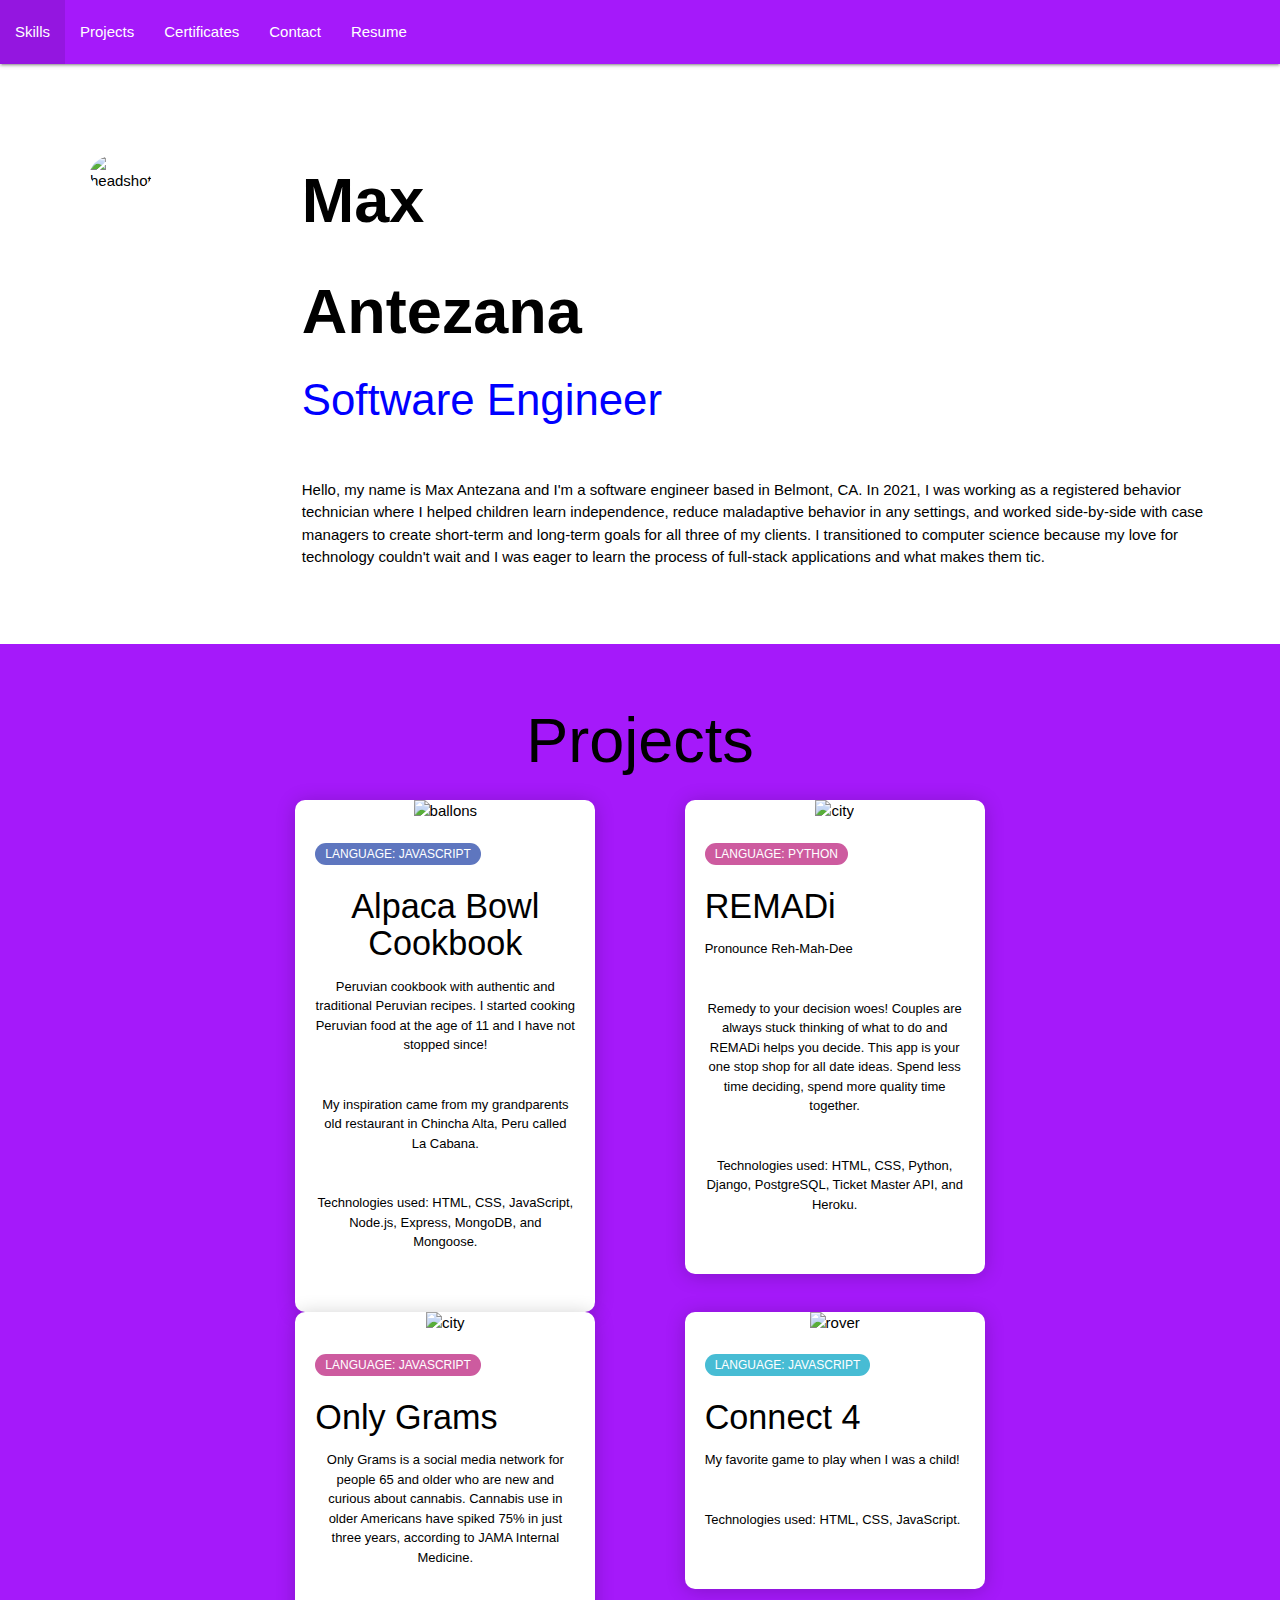
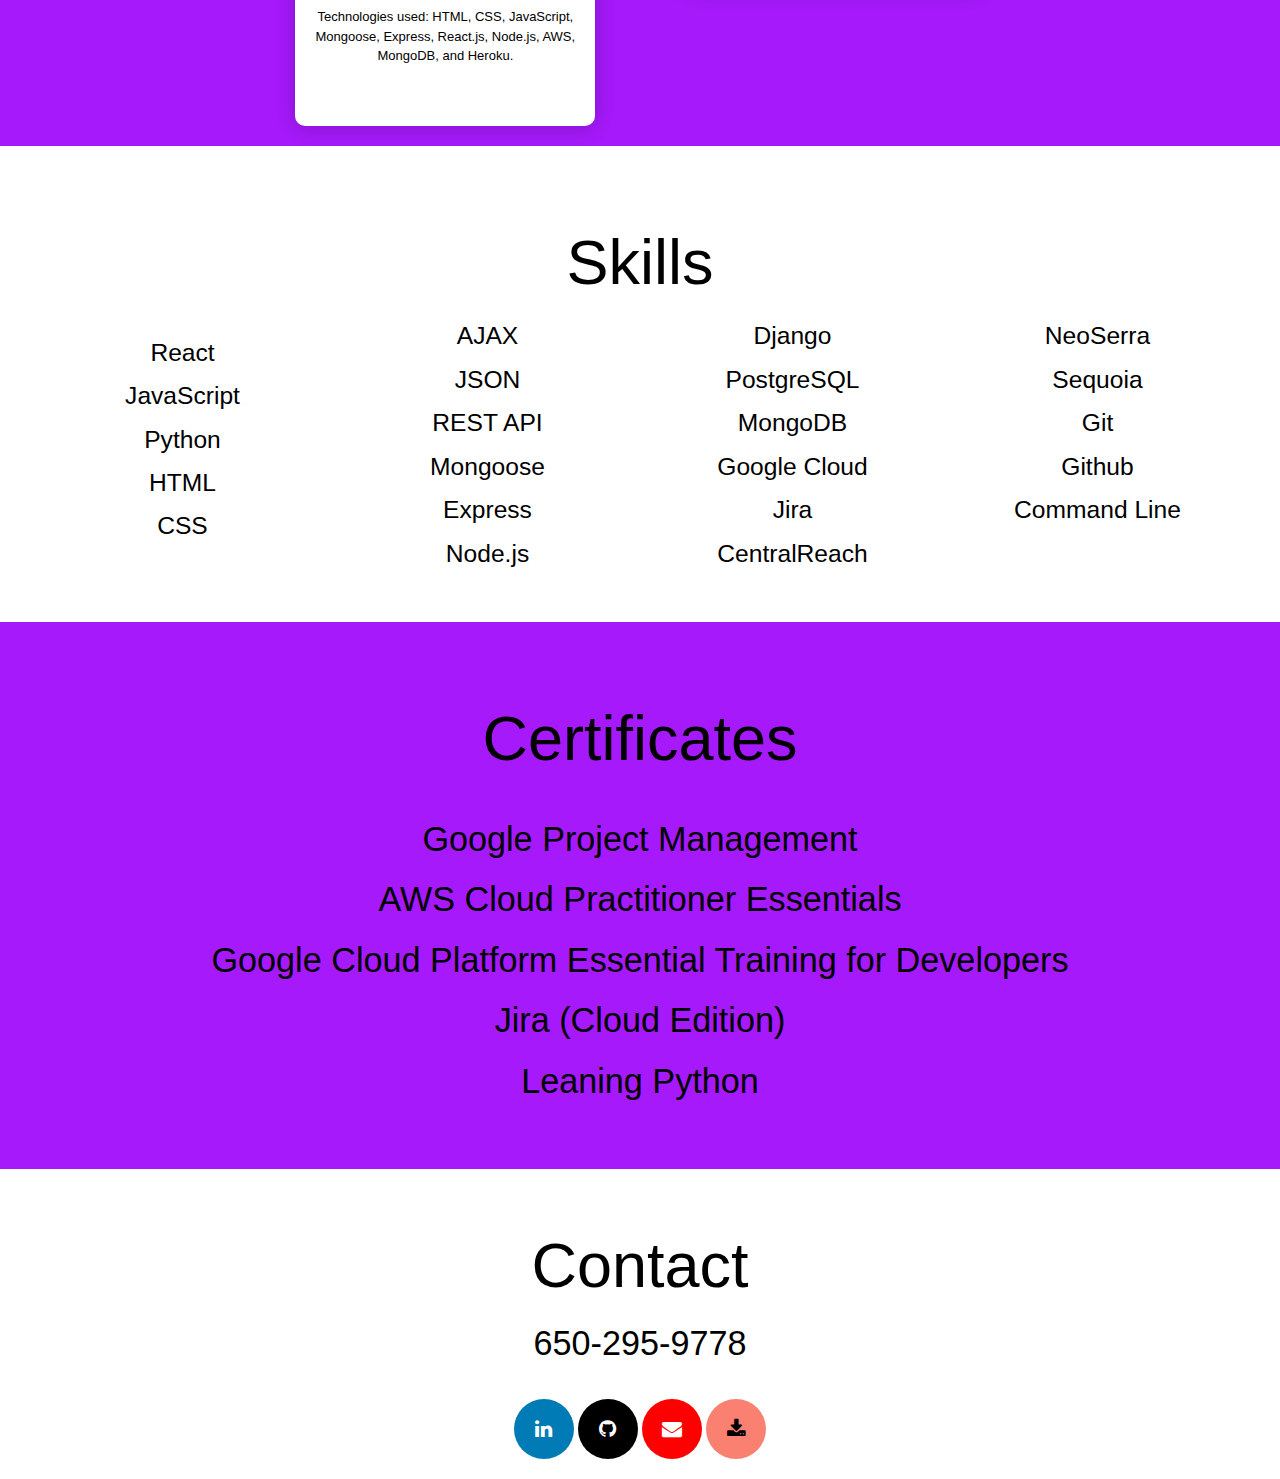
==== index.html @ 0ffc3526 "file name change" ====
<!DOCTYPE html>
<html lang="en">
<head>
  <meta charset="UTF-8">
  <meta http-equiv="X-UA-Compatible" content="IE=edge">
  <meta name="viewport" content="width=device-width, initial-scale=1.0">
  <link rel="stylesheet" href="style.css">
  <link rel="stylesheet" href="https://cdnjs.cloudflare.com/ajax/libs/materialize/1.0.0/css/materialize.min.css">
  <link rel="stylesheet" href="https://cdnjs.cloudflare.com/ajax/libs/font-awesome/4.7.0/css/font-awesome.min.css">
  <link href="https://fonts.googleapis.com/icon?family=Material+Icons" rel="stylesheet">
  <title>Max Antezana - Portfolio</title>
</head>
<body>
  <header>
    <nav>
      <ul id='nav-bar'>
        <li><a href="#skills">Skills</a></li>
        <li><a href="#projects">Projects</a></li>
        <li><a href="#certificates">Certificates</a></li>
        <li><a href="#contact">Contact</a></li>
        <li><a href="Max Antezana Resume.pdf" download='newfilename'>Resume</a></li>
      </ul>
    </nav>
  </header>
  <main>
    <!-- <div class="title">
      <div class="title-row">
        <div class="title-column" id='column1'>
          <div id='textbox1'>
            <h1 class='name'>Maximo</h1>
            <h1 class='name'>Antezana</h1>
            <h3 id='position'>Software Engineer</h3>
            <br>
            <p>Hello, my name is Maximo Antezana and I'm a software engineer based in Belmont, CA. In 2021, I was working as a registered behavior technician where I helped children learn independence, reduce maladaptive behavior in any settings, and worked side-by-side with case managers to create short-term and long-term goals for all three of my clients. I transitioned to computer science because my love for technology couldn't wait and I was eager to learn the process of full-stack applications and what makes them tic.</p>
          </div>
        </div>
        <div class="title-column">
          <img id='headshot'src="https://i.imgur.com/4koFWIq.jpg?1" alt="headshot">
        </div>
      </div>
    </div> -->

    <div id='intro'>
      <div id='elevator-speech'>
        <h1 class='name'>Max</h1>
        <h1 class='name'>Antezana</h1>
        <h3 id='position'>Software Engineer</h3>
        <br>
        <p>Hello, my name is Max Antezana and I'm a software engineer based in Belmont, CA. In 2021, I was working as a registered behavior technician where I helped children learn independence, reduce maladaptive behavior in any settings, and worked side-by-side with case managers to create short-term and long-term goals for all three of my clients. I transitioned to computer science because my love for technology couldn't wait and I was eager to learn the process of full-stack applications and what makes them tic.</p>
      </div>
      <div>
        <img id='headshot'src="https://i.imgur.com/4koFWIq.jpg?1" alt="headshot">
      </div>
    </div>

    <section id='projects'>
      <div class="projects">
        <h1>Projects</h1>
        <div class="container">
          <a href="https://github.com/mantezana1998/Alpaca-Bowl-Cookbook"><div class="card-projects">
            <div class="card-header">
              <img src="https://i.imgur.com/Y8gU1kB.png" alt="ballons" />
            </div>
            <div class="card-body">
              <span class="tag tag-purple">Language: JavaScript</span>
              <h4>Alpaca Bowl Cookbook</h4>
              <p>Peruvian cookbook with authentic and traditional Peruvian recipes. I started cooking Peruvian food at the age of 11 and I have not stopped since!</p>
              <p>My inspiration came from my grandparents old restaurant in Chincha Alta, Peru called La Cabana.</p>
              <p>Technologies used: HTML, CSS, JavaScript, Node.js, Express, MongoDB, and Mongoose.</p>
            </div>
          </div></a>
          <a href="https://github.com/mantezana1998/remadi"><div class="card-projects">
            <div class="card-header">
              <img src="https://i.imgur.com/KpXtw95.png" alt="city" />
            </div>
            <div class="card-body">
              <span class="tag tag-pink">Language: Python</span>
              <h4>REMADi</h4>
              <p>Pronounce Reh-Mah-Dee</p>
              <p>Remedy to your decision woes! Couples are always stuck thinking of what to do and REMADi helps you decide. This app is your one stop shop for all date ideas. Spend less time deciding, spend more quality time together.</p>
              <p>Technologies used: HTML, CSS, Python, Django, PostgreSQL, Ticket Master API, and Heroku.</p>
            </div>
          </div></a>
          <a href="https://github.com/mantezana1998/OnlyGrams"><div class="card-projects">
            <div class="card-header">
              <img src="https://i.imgur.com/0J8cTjy.png" alt="city" />
            </div>
            <div class="card-body">
              <span class="tag tag-pink">Language: JavaScript</span>
              <h4>Only Grams</h4>
              <p>Only Grams is a social media network for people 65 and older who are new and curious about cannabis. Cannabis use in older Americans have spiked 75% in just three years, according to JAMA Internal Medicine.</p>
              <p>Technologies used: HTML, CSS, JavaScript, Mongoose, Express, React.js, Node.js, AWS, MongoDB, and Heroku.</p>
            </div>
          </div></a>
          <a href="https://github.com/mantezana1998/Connect-4"><div class="card-projects">
            <div class="card-header">
              <img src="https://i.imgur.com/NSUCDcP.png" alt="rover" />
            </div>
            <div class="card-body">
              <span class="tag tag-teal">Language: JavaScript</span>
              <h4>Connect 4</h4>
              <p>My favorite game to play when I was a child!</p>
              <p>Technologies used: HTML, CSS, JavaScript.</p>
            </div>
          </div></a>
        </div>
      </div> 

    <section id='skills'>
    <div class="skills">
      <h1>Skills</h1>
      <ul class='skills-list'>
        <li><h5>React</h5></li>
        <li><h5>JavaScript</h5></li>
        <li><h5>Python</h5></li>
        <li><h5>HTML</h5></li>
        <li><h5>CSS</h5></li>
        <li><h5>AJAX</h5></li>
        <li><h5>JSON</h5></li>
        <li><h5>REST API</h5></li>
        <li><h5>Mongoose</h5></li>
        <li><h5>Express</h5></li>
        <li><h5>Node.js</h5></li>
        <li><h5>Django</h5></li>
        <li><h5>PostgreSQL</h5></li>
        <li><h5>MongoDB</h5></li>
        <li><h5>Google Cloud</h5></li>
        <li><h5>Jira</h5></li>
        <li><h5>CentralReach</h5></li>
        <li><h5>NeoSerra</h5></li>
        <li><h5>Sequoia</h5></li>
        <li><h5>Git</h5></li>
        <li><h5>Github</h5></li>
        <li><h5>Command Line</h5></li>
      </ul>
    </div>

    <section id='certificates'>
      <div class="certificates">
        <h1>Certificates</h1>
        <ul class='cert-list'>
          <li><h4>Google Project Management</h4></li>
          <li><h4>AWS Cloud Practitioner Essentials</h4></li>
          <li><h4>Google Cloud Platform Essential Training for Developers</h4></li>
          <li><h4>Jira (Cloud Edition)</h4></li>
          <li><h4>Leaning Python</h4></li>
        </ul>
      </div>   

    <section id='contact'>
    <div class="contact">
      <h1>Contact</h1>
      <h4>650-295-9778</h4>
      <br>
      <a href="https://www.linkedin.com/in/antezana-max/" class="fa fa-linkedin"></a>
      <a href="https://github.com/mantezana1998" class="fa fa-github"></a>
      <a href="mailto:maximo00antezana@gmail.com" class="fa fa-envelope"></a>
      <a href="Max Antezana Resume.pdf" download='newfilename' class="fa fa-download"></a>
    </div>
  </main>
</body>
</html>
---- style.css ----
* {
  box-sizing: border-box;
  color: black;
}

#nav-bar {
  list-style-type: none;
  margin: 0;
  padding: 0;
  overflow: hidden;
  background-color: #A519FA;
  position: -webkit-sticky; 
  position: sticky;
  top: 0;
}

#headshot {
  max-width: 100%;
  margin: 60px;
  padding: 30px;
  border-radius: 50%;
}

#elevator-speech {
  margin: 30px;
  padding: 30px;
}

#intro {
  display: flex;
  flex-direction: row-reverse;
}

.name {
  font-weight: bold;
}

#textbox1 {
  padding: 20px;
  text-align: left;
}

#position {
  color: blue;
}

.button {
  display: block;
  border-radius: 12px;
  font-size: 20px;
  padding: 15px 32px;
  text-align: center;
  text-decoration: none;
}

.projects {
  background-color: #A519FA;
  border: 20px;
  padding: 20px;
  text-align: center;
}

.container {
  display: flex;
  width: 1040px;
  justify-content: space-evenly;
  flex-wrap: wrap;
}

.card-projects {
  background-color: #fff;
  border-radius: 10px;
  box-shadow: 0 2px 20px rgba(0, 0, 0, 0.2);
  overflow: hidden;
  width: 300px;
}

.card-header img {
  width: 100%;
  height: 200px;
  object-fit: cover;
}

.card-body {
  display: flex;
  flex-direction: column;
  justify-content: center;
  align-items: flex-start;
  padding: 20px;
  min-height: 250px;
}

.tag {
  background: #cccccc;
  border-radius: 50px;
  font-size: 12px;
  margin: 0;
  color: #fff;
  padding: 2px 10px;
  text-transform: uppercase;
  cursor: pointer;
}

.tag-teal {
  background-color: #47bcd4;
}

.tag-purple {
  background-color: #5e76bf;
}

.tag-pink {
  background-color: #cd5b9f;
}

.card-body p {
  font-size: 13px;
  margin: 0 0 40px;
}

.skills {
  border: 20px;
  padding: 40px;
  text-align: center;
}

.skills-list {
  -moz-column-count: 4;
  -moz-column-gap: 20px;
  -webkit-column-count: 4;
  -webkit-column-gap: 20px;
  column-count: 4;
  column-gap: 20px;
}

.cert-list {
  -moz-column-count: 4;
  -moz-column-gap: 20px;
  -webkit-column-count: 4;
  -webkit-column-gap: 20px;
  column-count: 1;
  column-gap: 20px;
}

.certificates {
  background-color: #A519FA;
  border: 20px;
  padding: 40px;
  text-align: center;
}

.contact {
  background-color: white;
  border: 20px;
  padding: 20px;
  text-align: center;
}

.fa {
  padding: 20px;
  font-size: 20px !important;
  width: 60px;
  text-align: center;
  text-decoration: none;
  border-radius: 50%;
}

.fa:hover {
  opacity: 0.7;
}

.fa-linkedin {
  background: #007bb5;
  color: white;
}

.fa-github {
  background: black;
  color: white;
}

.fa-envelope {
  background: red;
  color: white;
}

.fa-download {
  background: salmon;
  color: black;
}

@media screen and (max-width: 1800px) {
}
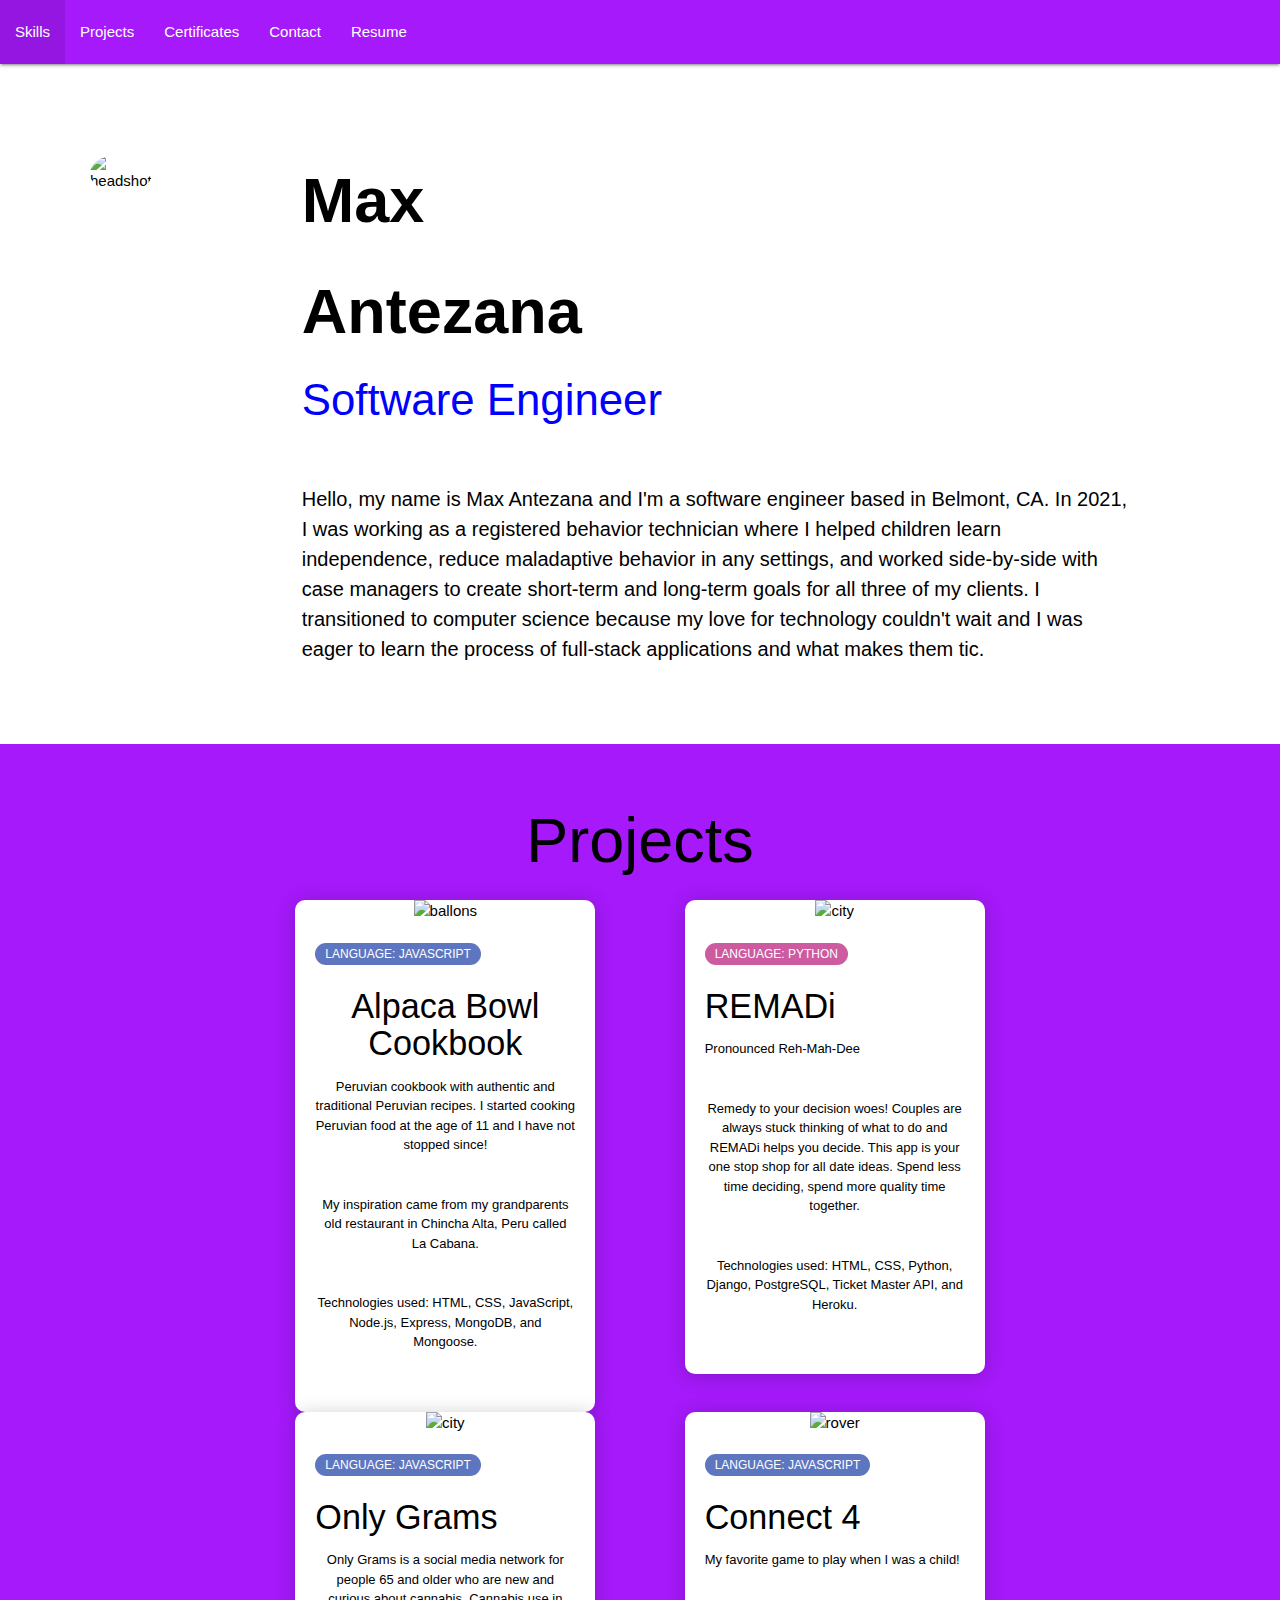
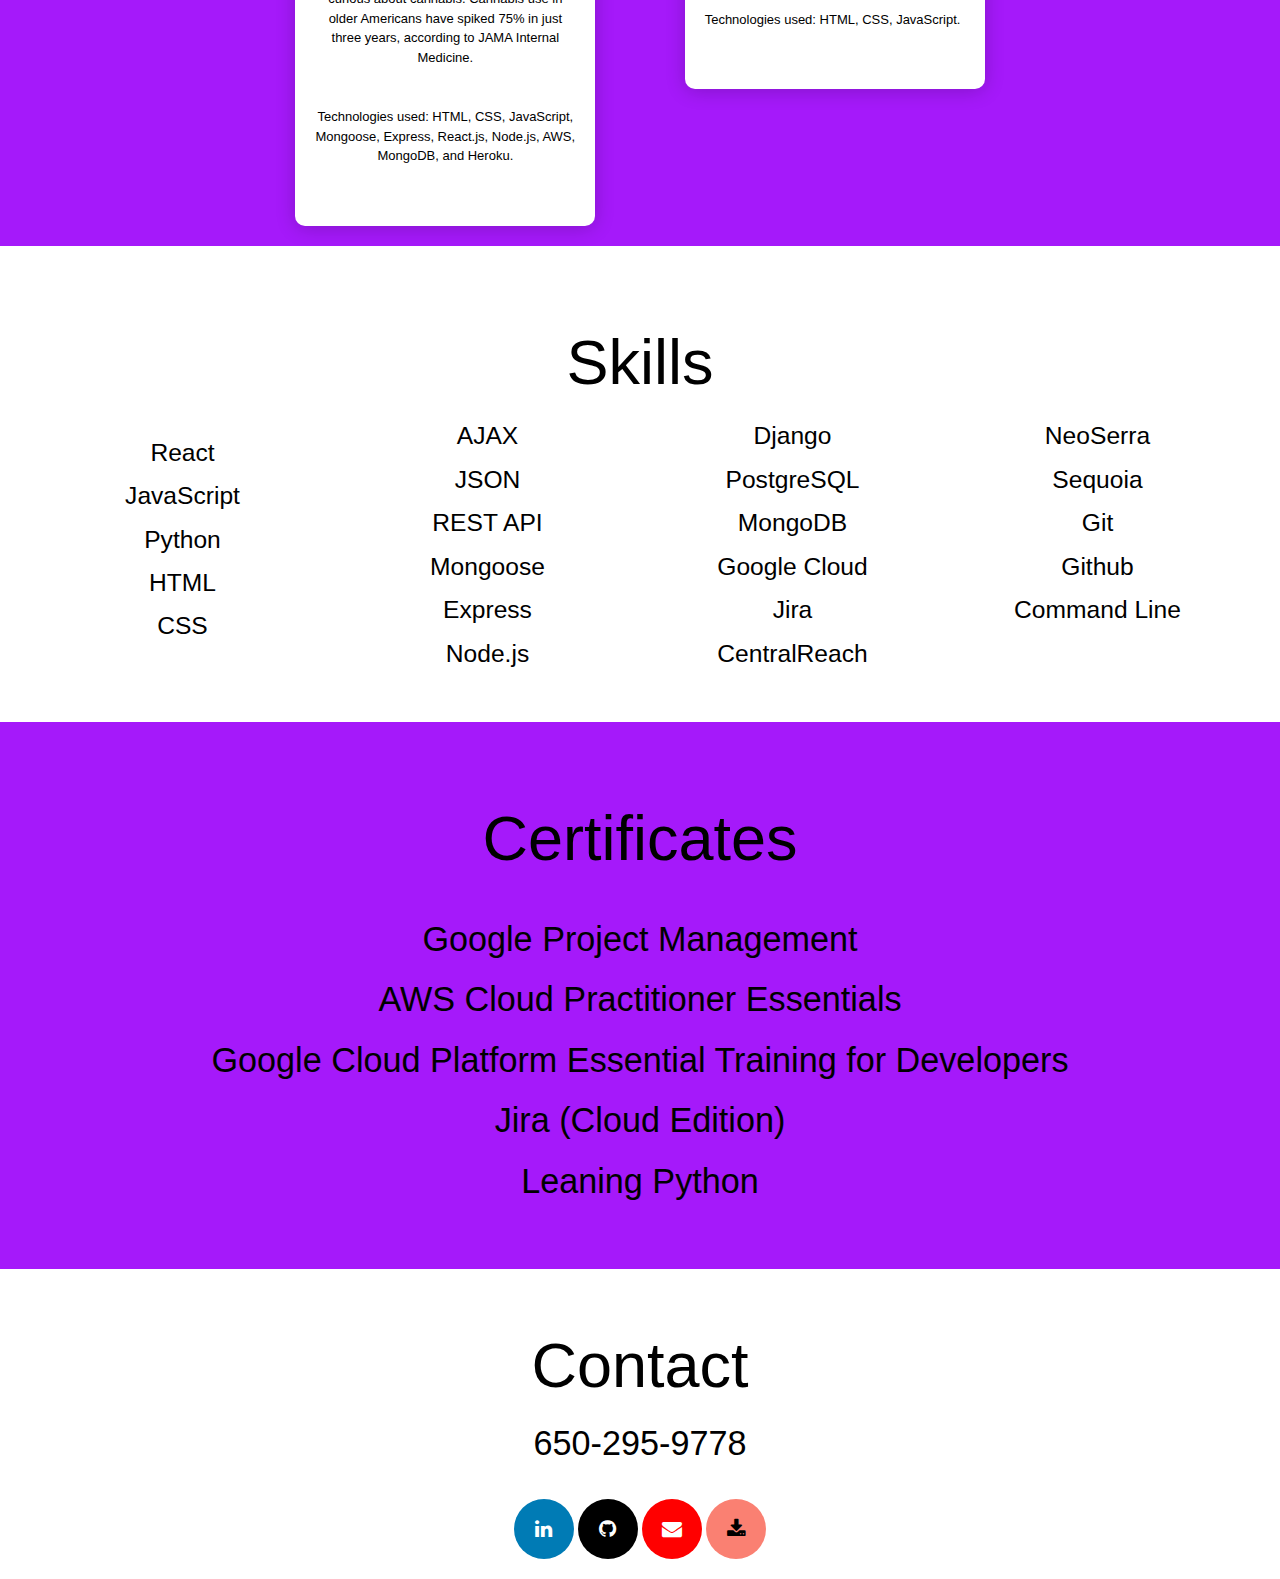
==== commit 2c328d9a: "updated resume and font size" ====
--- a/index.html
+++ b/index.html
@@ -18,27 +18,11 @@
         <li><a href="#projects">Projects</a></li>
         <li><a href="#certificates">Certificates</a></li>
         <li><a href="#contact">Contact</a></li>
-        <li><a href="Max Antezana Resume.pdf" download='newfilename'>Resume</a></li>
+        <li><a href="Maximo_Antezana_Resume.pdf" download='newfilename'>Resume</a></li>
       </ul>
     </nav>
   </header>
   <main>
-    <!-- <div class="title">
-      <div class="title-row">
-        <div class="title-column" id='column1'>
-          <div id='textbox1'>
-            <h1 class='name'>Maximo</h1>
-            <h1 class='name'>Antezana</h1>
-            <h3 id='position'>Software Engineer</h3>
-            <br>
-            <p>Hello, my name is Maximo Antezana and I'm a software engineer based in Belmont, CA. In 2021, I was working as a registered behavior technician where I helped children learn independence, reduce maladaptive behavior in any settings, and worked side-by-side with case managers to create short-term and long-term goals for all three of my clients. I transitioned to computer science because my love for technology couldn't wait and I was eager to learn the process of full-stack applications and what makes them tic.</p>
-          </div>
-        </div>
-        <div class="title-column">
-          <img id='headshot'src="https://i.imgur.com/4koFWIq.jpg?1" alt="headshot">
-        </div>
-      </div>
-    </div> -->
 
     <div id='intro'>
       <div id='elevator-speech'>
@@ -59,7 +43,7 @@
         <div class="container">
           <a href="https://github.com/mantezana1998/Alpaca-Bowl-Cookbook"><div class="card-projects">
             <div class="card-header">
-              <img src="https://i.imgur.com/Y8gU1kB.png" alt="ballons" />
+              <img src="https://i.imgur.com/UU242qw.png" alt="ballons" />
             </div>
             <div class="card-body">
               <span class="tag tag-purple">Language: JavaScript</span>
@@ -76,7 +60,7 @@
             <div class="card-body">
               <span class="tag tag-pink">Language: Python</span>
               <h4>REMADi</h4>
-              <p>Pronounce Reh-Mah-Dee</p>
+              <p>Pronounced Reh-Mah-Dee</p>
               <p>Remedy to your decision woes! Couples are always stuck thinking of what to do and REMADi helps you decide. This app is your one stop shop for all date ideas. Spend less time deciding, spend more quality time together.</p>
               <p>Technologies used: HTML, CSS, Python, Django, PostgreSQL, Ticket Master API, and Heroku.</p>
             </div>
@@ -86,7 +70,7 @@
               <img src="https://i.imgur.com/0J8cTjy.png" alt="city" />
             </div>
             <div class="card-body">
-              <span class="tag tag-pink">Language: JavaScript</span>
+              <span class="tag tag-purple">Language: JavaScript</span>
               <h4>Only Grams</h4>
               <p>Only Grams is a social media network for people 65 and older who are new and curious about cannabis. Cannabis use in older Americans have spiked 75% in just three years, according to JAMA Internal Medicine.</p>
               <p>Technologies used: HTML, CSS, JavaScript, Mongoose, Express, React.js, Node.js, AWS, MongoDB, and Heroku.</p>
@@ -97,7 +81,7 @@
               <img src="https://i.imgur.com/NSUCDcP.png" alt="rover" />
             </div>
             <div class="card-body">
-              <span class="tag tag-teal">Language: JavaScript</span>
+              <span class="tag tag-purple">Language: JavaScript</span>
               <h4>Connect 4</h4>
               <p>My favorite game to play when I was a child!</p>
               <p>Technologies used: HTML, CSS, JavaScript.</p>
@@ -155,7 +139,7 @@
       <a href="https://www.linkedin.com/in/antezana-max/" class="fa fa-linkedin"></a>
       <a href="https://github.com/mantezana1998" class="fa fa-github"></a>
       <a href="mailto:maximo00antezana@gmail.com" class="fa fa-envelope"></a>
-      <a href="Max Antezana Resume.pdf" download='newfilename' class="fa fa-download"></a>
+      <a href="Maximo_Antezana_Resume.pdf" download='newfilename' class="fa fa-download"></a>
     </div>
   </main>
 </body>
--- a/style.css
+++ b/style.css
@@ -29,6 +29,11 @@
 #intro {
   display: flex;
   flex-direction: row-reverse;
+}
+
+#elevator-speech > p {
+  font-size: 20px;
+  margin-right: 10%;
 }
 
 .name {
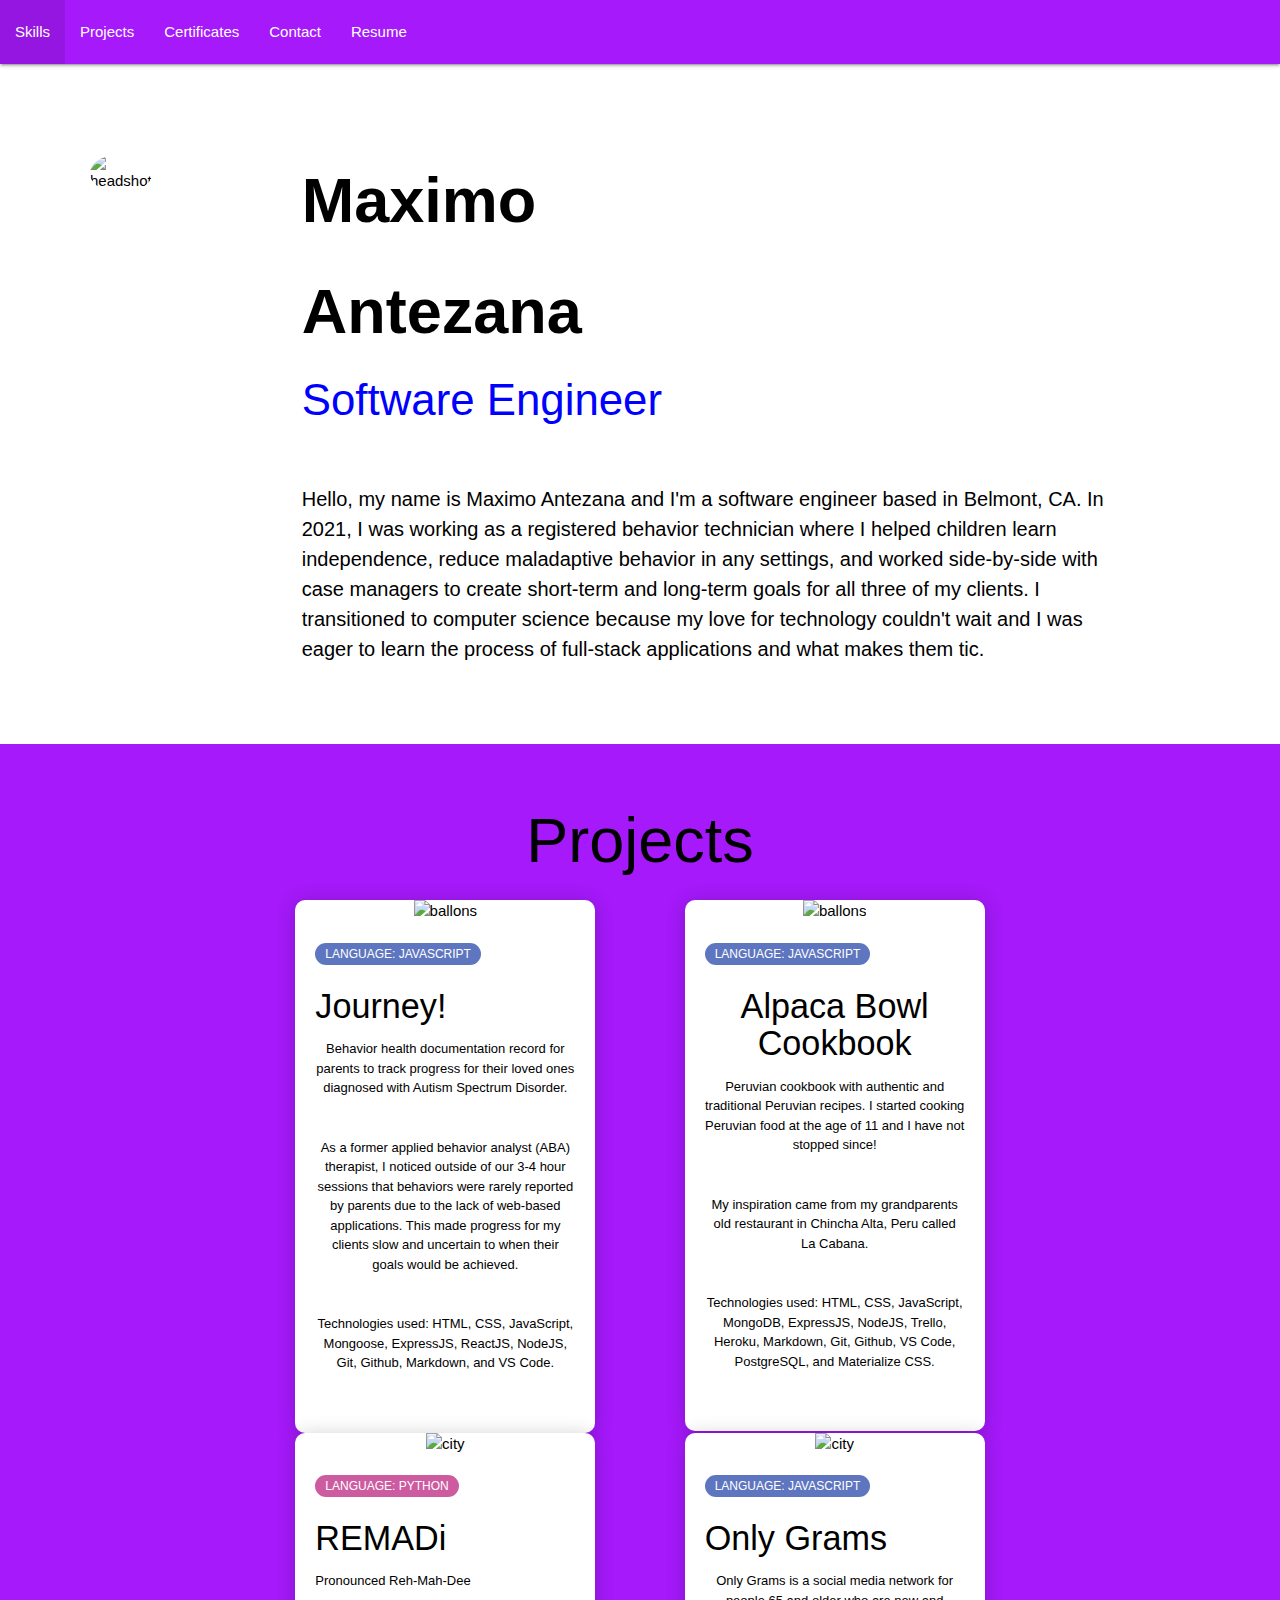
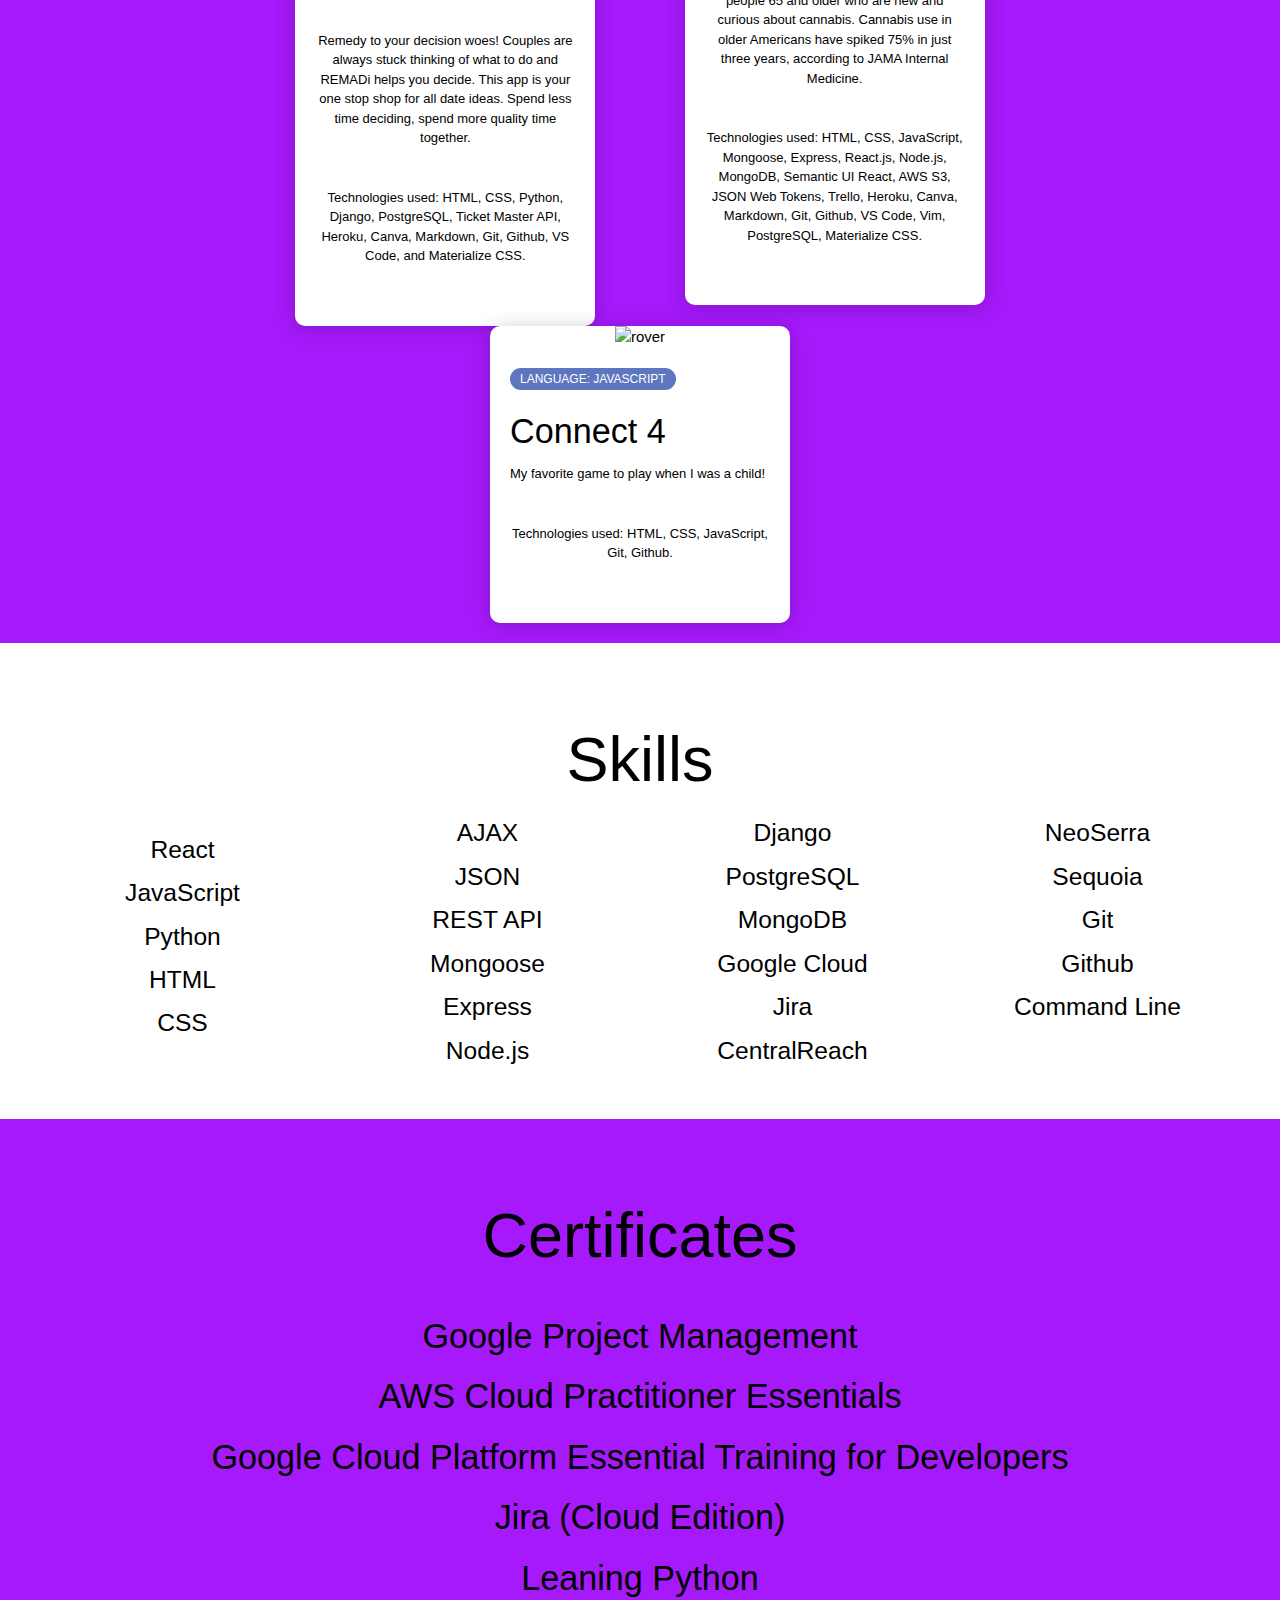
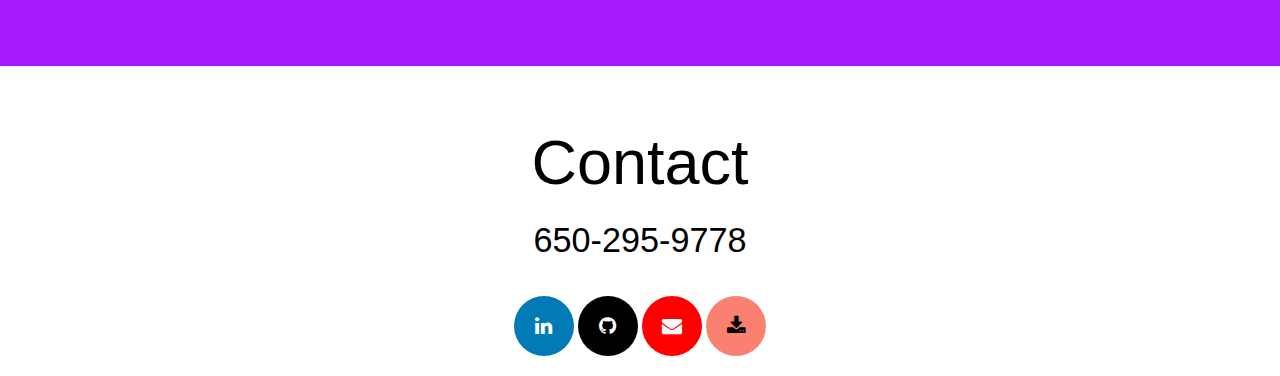
==== commit a809cf02: "name and project" ====
--- a/index.html
+++ b/index.html
@@ -8,7 +8,7 @@
   <link rel="stylesheet" href="https://cdnjs.cloudflare.com/ajax/libs/materialize/1.0.0/css/materialize.min.css">
   <link rel="stylesheet" href="https://cdnjs.cloudflare.com/ajax/libs/font-awesome/4.7.0/css/font-awesome.min.css">
   <link href="https://fonts.googleapis.com/icon?family=Material+Icons" rel="stylesheet">
-  <title>Max Antezana - Portfolio</title>
+  <title>Maximo Antezana - Portfolio</title>
 </head>
 <body>
   <header>
@@ -18,7 +18,7 @@
         <li><a href="#projects">Projects</a></li>
         <li><a href="#certificates">Certificates</a></li>
         <li><a href="#contact">Contact</a></li>
-        <li><a href="Maximo_Antezana_Resume.pdf" download='newfilename'>Resume</a></li>
+        <li><a href="Antezana_Max_Resume .pdf" download='newfilename'>Resume</a></li>
       </ul>
     </nav>
   </header>
@@ -26,11 +26,11 @@
 
     <div id='intro'>
       <div id='elevator-speech'>
-        <h1 class='name'>Max</h1>
+        <h1 class='name'>Maximo</h1>
         <h1 class='name'>Antezana</h1>
         <h3 id='position'>Software Engineer</h3>
         <br>
-        <p>Hello, my name is Max Antezana and I'm a software engineer based in Belmont, CA. In 2021, I was working as a registered behavior technician where I helped children learn independence, reduce maladaptive behavior in any settings, and worked side-by-side with case managers to create short-term and long-term goals for all three of my clients. I transitioned to computer science because my love for technology couldn't wait and I was eager to learn the process of full-stack applications and what makes them tic.</p>
+        <p>Hello, my name is Maximo Antezana and I'm a software engineer based in Belmont, CA. In 2021, I was working as a registered behavior technician where I helped children learn independence, reduce maladaptive behavior in any settings, and worked side-by-side with case managers to create short-term and long-term goals for all three of my clients. I transitioned to computer science because my love for technology couldn't wait and I was eager to learn the process of full-stack applications and what makes them tic.</p>
       </div>
       <div>
         <img id='headshot'src="https://i.imgur.com/4koFWIq.jpg?1" alt="headshot">
@@ -41,6 +41,18 @@
       <div class="projects">
         <h1>Projects</h1>
         <div class="container">
+          <a href="https://github.com/mantezana1998/Journey"><div class="card-projects">
+            <div class="card-header">
+              <img src="https://i.imgur.com/cn4MADA.jpg" alt="ballons" />
+            </div>
+            <div class="card-body">
+              <span class="tag tag-purple">Language: JavaScript</span>
+              <h4>Journey!</h4>
+              <p>Behavior health documentation record for parents to track progress for their loved ones diagnosed with Autism Spectrum Disorder.</p>
+              <p>As a former applied behavior analyst (ABA) therapist, I noticed outside of our 3-4 hour sessions that behaviors were rarely reported by parents due to the lack of web-based applications. This made progress for my clients slow and uncertain to when their goals would be achieved.</p>
+              <p>Technologies used: HTML, CSS, JavaScript, Mongoose, ExpressJS, ReactJS, NodeJS, Git, Github, Markdown, and VS Code.</p>
+            </div>
+          </div></a>
           <a href="https://github.com/mantezana1998/Alpaca-Bowl-Cookbook"><div class="card-projects">
             <div class="card-header">
               <img src="https://i.imgur.com/UU242qw.png" alt="ballons" />
@@ -50,7 +62,7 @@
               <h4>Alpaca Bowl Cookbook</h4>
               <p>Peruvian cookbook with authentic and traditional Peruvian recipes. I started cooking Peruvian food at the age of 11 and I have not stopped since!</p>
               <p>My inspiration came from my grandparents old restaurant in Chincha Alta, Peru called La Cabana.</p>
-              <p>Technologies used: HTML, CSS, JavaScript, Node.js, Express, MongoDB, and Mongoose.</p>
+              <p>Technologies used: HTML, CSS, JavaScript, MongoDB, ExpressJS, NodeJS, Trello, Heroku, Markdown, Git, Github, VS Code, PostgreSQL, and Materialize CSS.</p>
             </div>
           </div></a>
           <a href="https://github.com/mantezana1998/remadi"><div class="card-projects">
@@ -62,7 +74,7 @@
               <h4>REMADi</h4>
               <p>Pronounced Reh-Mah-Dee</p>
               <p>Remedy to your decision woes! Couples are always stuck thinking of what to do and REMADi helps you decide. This app is your one stop shop for all date ideas. Spend less time deciding, spend more quality time together.</p>
-              <p>Technologies used: HTML, CSS, Python, Django, PostgreSQL, Ticket Master API, and Heroku.</p>
+              <p>Technologies used: HTML, CSS, Python, Django, PostgreSQL, Ticket Master API, Heroku, Canva, Markdown, Git, Github, VS Code, and Materialize CSS.</p>
             </div>
           </div></a>
           <a href="https://github.com/mantezana1998/OnlyGrams"><div class="card-projects">
@@ -73,7 +85,7 @@
               <span class="tag tag-purple">Language: JavaScript</span>
               <h4>Only Grams</h4>
               <p>Only Grams is a social media network for people 65 and older who are new and curious about cannabis. Cannabis use in older Americans have spiked 75% in just three years, according to JAMA Internal Medicine.</p>
-              <p>Technologies used: HTML, CSS, JavaScript, Mongoose, Express, React.js, Node.js, AWS, MongoDB, and Heroku.</p>
+              <p>Technologies used: HTML, CSS, JavaScript, Mongoose, Express, React.js, Node.js, MongoDB, Semantic UI React, AWS S3, JSON Web Tokens, Trello, Heroku, Canva, Markdown, Git, Github, VS Code, Vim, PostgreSQL, Materialize CSS.</p>
             </div>
           </div></a>
           <a href="https://github.com/mantezana1998/Connect-4"><div class="card-projects">
@@ -84,7 +96,7 @@
               <span class="tag tag-purple">Language: JavaScript</span>
               <h4>Connect 4</h4>
               <p>My favorite game to play when I was a child!</p>
-              <p>Technologies used: HTML, CSS, JavaScript.</p>
+              <p>Technologies used: HTML, CSS, JavaScript, Git, Github.</p>
             </div>
           </div></a>
         </div>
@@ -139,7 +151,7 @@
       <a href="https://www.linkedin.com/in/antezana-max/" class="fa fa-linkedin"></a>
       <a href="https://github.com/mantezana1998" class="fa fa-github"></a>
       <a href="mailto:maximo00antezana@gmail.com" class="fa fa-envelope"></a>
-      <a href="Maximo_Antezana_Resume.pdf" download='newfilename' class="fa fa-download"></a>
+      <a href="Antezana_Max_Resume .pdf" download='newfilename' class="fa fa-download"></a>
     </div>
   </main>
 </body>
